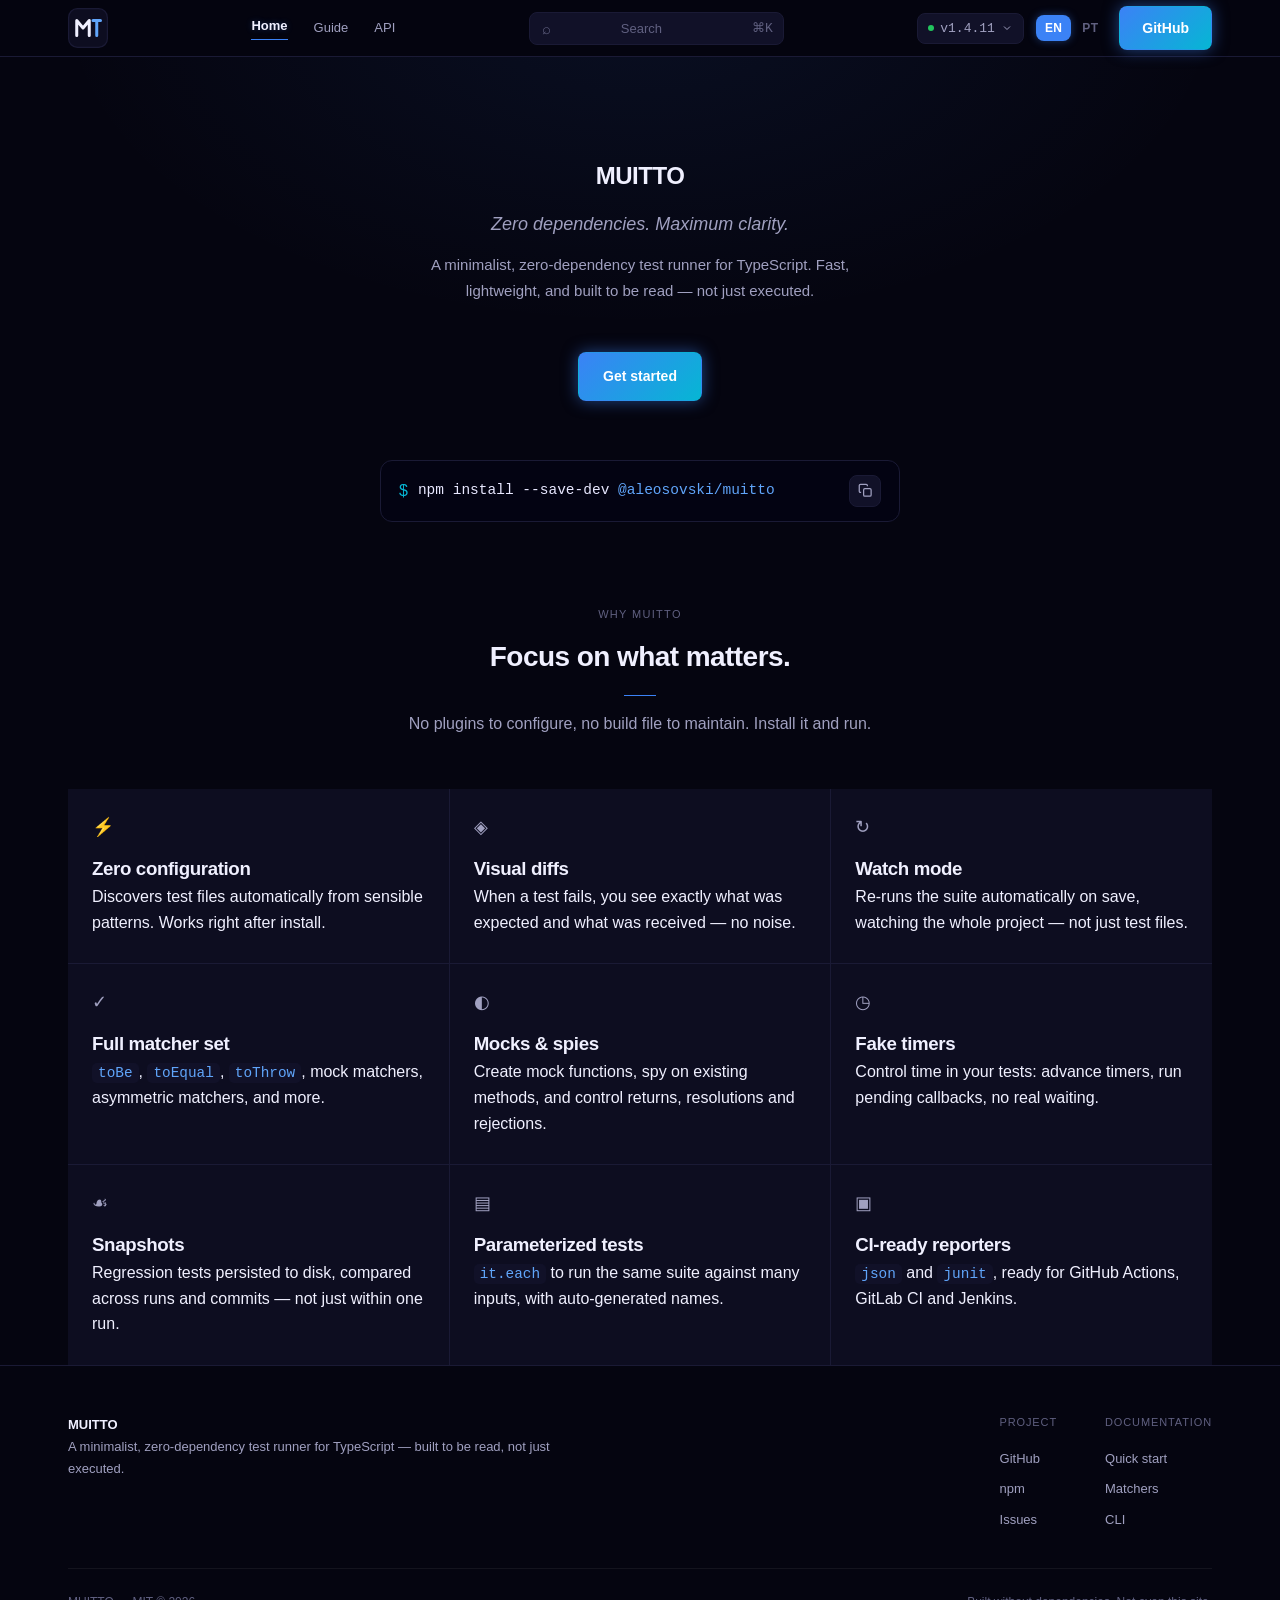
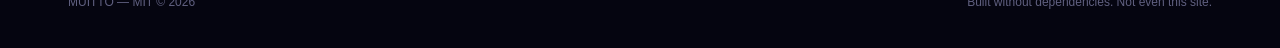
==== index.html @ d29d7e06 "first commit" ====
<!DOCTYPE html>
<html lang="en">
<head>
<meta charset="UTF-8">
<meta name="viewport" content="width=device-width, initial-scale=1.0">
<title id="pageTitle">MUITTO — a minimalist test runner for TypeScript</title>
<meta id="pageDesc" name="description" content="MUITTO is a minimalist, zero runtime-dependency test runner for TypeScript. Fast, lightweight, and built to be read — not just executed.">
<link rel="icon" href="data:image/svg+xml,<svg xmlns=%22http://www.w3.org/2000/svg%22 viewBox=%220 0 32 32%22 width=%2232%22 height=%2232%22><rect width=%2232%22 height=%2232%22 rx=%225%22 fill=%22%23050510%22/><rect width=%2232%22 height=%224%22 rx=%222%22 fill=%22%233b82f6%22/><rect width=%2232%22 height=%224%22 rx=%222%22 fill=%22none%22 stroke=%22%2360a5fa%22 stroke-width=%221%22 opacity=%220.6%22/><rect x=%220.5%22 y=%220.5%22 width=%2231%22 height=%2231%22 rx=%224.5%22 fill=%22none%22 stroke=%22%231a1a35%22 stroke-width=%221%22/><path d=%22M7 24 L7 12 L11 12 L14 17 L17 12 L19 12 L19 24%22 fill=%22none%22 stroke=%22%23f0f0ff%22 stroke-width=%222.2%22 stroke-linecap=%22round%22 stroke-linejoin=%22round%22/><path d=%22M21 14 L25 14 M23 14 L23 24%22 fill=%22none%22 stroke=%22%23a0a0c0%22 stroke-width=%222%22 stroke-linecap=%22round%22 stroke-linejoin=%22round%22/></svg>">
<link rel="stylesheet" href="css/main.css">
</head>
<body>

<header class="nav">
  <div class="nav__container">
    <a href="#top" class="nav__brand">
    <svg class="nav__brand-logo" viewBox="0 0 32 32" width="40" height="40" fill="none" aria-hidden="true" focusable="false">
        <rect x="0.5" y="0.5" width="31" height="31" rx="7" fill="#0d0d20" stroke="#1a1a35"/>
        <path d="M7 22 L7 10 L12 16 L17 10 L17 22" stroke="#f0f0ff" stroke-width="2.4" stroke-linecap="round" stroke-linejoin="round"/>
        <path d="M20 10 L26 10 M23 10 L23 22" stroke="#60a5fa" stroke-width="2.4" stroke-linecap="round" stroke-linejoin="round"/>
    </svg>
      <span></span>
    </a>
    <nav class="nav__links">
      <a href="#top" class="nav__link nav__link--active" data-i18n="nav.home">Home</a>
      <a href="about.html" class="nav__link" data-i18n="nav.about">Guide</a>
      <a href="api.html" class="nav__link" data-i18n="nav.api">API</a>
    </nav>
    <button class="nav__search" id="navSearch" aria-label="Search">
      <span class="nav__search-icon">⌕</span><span class="nav__search-label" data-i18n="nav.search">Search</span><kbd>⌘K</kbd>
    </button>
    <div class="nav__cta">
      <div class="releases" id="releases">
        <button class="releases__trigger" id="releasesTrigger" aria-haspopup="true" aria-expanded="false">
          <span class="releases__dot"></span>v1.4.11
          <svg viewBox="0 0 24 24" fill="none" stroke="currentColor" stroke-width="2" width="12" height="12"><path d="M6 9l6 6 6-6"/></svg>
        </button>
        <div class="releases__menu" id="releasesMenu">
          <span class="releases__label" data-i18n="nav.releases">Releases</span>
          <a class="releases__item releases__item--current" href="https://www.npmjs.com/package/@aleosovski/muitto/v/1.4.11" target="_blank" rel="noopener"><span>v1.4.11</span><span class="releases__tag" data-i18n="nav.latest">latest</span></a>
          <p class="releases__description" data-i18n="nav.releaseDesc">Config precedence, real pattern matching, disk-persisted snapshots, and watch mode fixes.</p>
          <a class="releases__changelog" href="https://github.com/AlexandreOsovski/muitto/blob/main/CHANGELOG.md" target="_blank" rel="noopener" data-i18n="nav.viewChangelog">View changelog →</a>
          <a class="releases__item" href="https://www.npmjs.com/package/@aleosovski/muitto/v/1.4.10" target="_blank" rel="noopener"><span>v1.4.10</span><span class="releases__date">Jul 20, 2026</span></a>
          <a class="releases__item" href="https://www.npmjs.com/package/@aleosovski/muitto/v/1.4.9" target="_blank" rel="noopener"><span>v1.4.9</span><span class="releases__date">Jul 20, 2026</span></a>
          <a class="releases__item" href="https://www.npmjs.com/package/@aleosovski/muitto/v/1.4.8" target="_blank" rel="noopener"><span>v1.4.8</span><span class="releases__date">Jul 20, 2026</span></a>
          <a class="releases__item" href="https://www.npmjs.com/package/@aleosovski/muitto/v/1.4.7" target="_blank" rel="noopener"><span>v1.4.7</span><span class="releases__date">Jul 20, 2026</span></a>
          <a class="releases__all" href="https://github.com/AlexandreOsovski/muitto/tags" target="_blank" rel="noopener" data-i18n="nav.allReleases">All releases →</a>
        </div>
      </div>
      <div class="language-switcher" role="group" aria-label="Language">
        <button data-lang-btn="en" class="language-switcher__option language-switcher__option--active">EN</button>
        <button data-lang-btn="pt" class="language-switcher__option">PT</button>
      </div>
      <a class="button button--primary" href="https://github.com/alexandreosovski/muitto">GitHub</a>
      <button class="nav__menu-toggle" id="menuToggle" aria-label="Menu" aria-expanded="false">
        <span class="nav__menu-toggle-bar"></span>
        <span class="nav__menu-toggle-bar"></span>
        <span class="nav__menu-toggle-bar"></span>
      </button>
    </div>
  </div>
</header>

<div class="nav__mobile-panel" id="mobilePanel" role="navigation" aria-label="Mobile navigation">
  <a href="#top" class="nav__mobile-link nav__mobile-link--active" data-i18n="nav.home">Home</a>
  <a href="about.html" class="nav__mobile-link" data-i18n="nav.about">Guide</a>
  <a href="api.html" class="nav__mobile-link" data-i18n="nav.api">API</a>
  <a href="https://github.com/alexandreosovski/muitto" class="nav__mobile-link">GitHub</a>
  <div class="nav__mobile-language" role="group" aria-label="Language">
    <button data-lang-btn="en" class="language-switcher__option language-switcher__option--active">EN</button>
    <button data-lang-btn="pt" class="language-switcher__option">PT</button>
  </div>
</div>

<main id="top">

  <!-- HERO -->
  <section class="hero">
    <div class="hero__container">
      <!--<span class="hero__badge" data-i18n="hero.badge">v1.4.11</span>-->
      <h1 data-i18n="hero.title">MUITTO</h1>
      <p class="hero__tagline" data-i18n="hero.tagline">Zero dependencies. Maximum clarity.</p>
      <p class="hero__lead" data-i18n="hero.lead">A minimalist, zero-dependency test runner for TypeScript. Fast, lightweight, and built to be read — not just executed.</p>

      <div class="hero__actions">
        <a href="about.html#guide" class="button button--primary button--large" data-i18n="hero.ctaPrimary">Get started</a>
        <!--<a href="https://github.com/alexandreosovski/muitto" class="button button--ghost button--large" data-i18n="hero.ctaSecondary">GitHub</a>-->
      </div>

      <div class="hero__install">
        <span class="hero__install-prompt">$</span>
        <code>npm install --save-dev <span class="hero__install-package">@aleosovski/muitto</span></code>
        <button class="copy-button" data-copy="npm install --save-dev @aleosovski/muitto" title="Copy">
          <svg viewBox="0 0 24 24" fill="none" stroke="currentColor" stroke-width="2"><rect x="9" y="9" width="12" height="12" rx="2"/><path d="M5 15H4a2 2 0 0 1-2-2V4a2 2 0 0 1 2-2h9a2 2 0 0 1 2 2v1"/></svg>
        </button>
      </div>
    </div>
  </section>

  <!-- FEATURES -->
  <section class="features" id="features">
    <div class="features__container">
      <div class="section-header">
        <span class="section-header__kicker" data-i18n="features.kicker">Why MUITTO</span>
        <h2 class="section-header__title" data-i18n="features.title">Focus on what matters.</h2>
        <p class="section-header__description" data-i18n="features.sub">No plugins to configure, no build file to maintain. Install it and run.</p>
      </div>
      <div class="features__grid">
        <div class="feature-card">
          <div class="feature-card__icon">⚡</div>
          <h3 data-i18n="features.f1.title">Zero configuration</h3>
          <p data-i18n="features.f1.desc">Discovers test files automatically from sensible patterns. Works right after install.</p>
        </div>
        <div class="feature-card">
          <div class="feature-card__icon">◈</div>
          <h3 data-i18n="features.f2.title">Visual diffs</h3>
          <p data-i18n="features.f2.desc">When a test fails, you see exactly what was expected and what was received — no noise.</p>
        </div>
        <div class="feature-card">
          <div class="feature-card__icon">↻</div>
          <h3 data-i18n="features.f3.title">Watch mode</h3>
          <p data-i18n="features.f3.desc">Re-runs the suite automatically on save, watching the whole project — not just test files.</p>
        </div>
        <div class="feature-card">
          <div class="feature-card__icon">✓</div>
          <h3 data-i18n="features.f4.title">Full matcher set</h3>
          <p data-i18n="features.f4.desc"><code>toBe</code>, <code>toEqual</code>, <code>toThrow</code>, mock matchers, asymmetric matchers, and more.</p>
        </div>
        <div class="feature-card">
          <div class="feature-card__icon">◐</div>
          <h3 data-i18n="features.f5.title">Mocks &amp; spies</h3>
          <p data-i18n="features.f5.desc">Create mock functions, spy on existing methods, and control returns, resolutions and rejections.</p>
        </div>
        <div class="feature-card">
          <div class="feature-card__icon">◷</div>
          <h3 data-i18n="features.f6.title">Fake timers</h3>
          <p data-i18n="features.f6.desc">Control time in your tests: advance timers, run pending callbacks, no real waiting.</p>
        </div>
        <div class="feature-card">
          <div class="feature-card__icon">☙</div>
          <h3 data-i18n="features.f7.title">Snapshots</h3>
          <p data-i18n="features.f7.desc">Regression tests persisted to disk, compared across runs and commits — not just within one run.</p>
        </div>
        <div class="feature-card">
          <div class="feature-card__icon">▤</div>
          <h3 data-i18n="features.f8.title">Parameterized tests</h3>
          <p data-i18n="features.f8.desc"><code>it.each</code> to run the same suite against many inputs, with auto-generated names.</p>
        </div>
        <div class="feature-card">
          <div class="feature-card__icon">▣</div>
          <h3 data-i18n="features.f9.title">CI-ready reporters</h3>
          <p data-i18n="features.f9.desc"><code>json</code> and <code>junit</code>, ready for GitHub Actions, GitLab CI and Jenkins.</p>
        </div>
      </div>
    </div>
  </section>


</main>

<footer>
  <div class="footer__container">
    <div class="footer__grid">
      <p class="footer__brand" data-i18n="footer.origin">
        <b>MUITTO</b><br>
        A minimalist, zero-dependency test runner for TypeScript — built to be read, not just executed.
      </p>
      <div class="footer__links">
        <div class="footer__column">
          <span class="footer__column-label" data-i18n="footer.project">Project</span>
          <a href="https://github.com/alexandreosovski/muitto">GitHub</a>
          <a href="https://www.npmjs.com/package/@aleosovski/muitto">npm</a>
          <a href="https://github.com/alexandreosovski/muitto/issues">Issues</a>
        </div>
        <div class="footer__column">
          <span class="footer__column-label" data-i18n="footer.docs">Documentation</span>
          <a href="about.html#guide" data-i18n="footer.quickstart">Quick start</a>
          <a href="api.html#matchers" data-i18n="footer.matchersLink">Matchers</a>
          <a href="api.html#cli" data-i18n="footer.cliLink">CLI</a>
        </div>
      </div>
    </div>
    <div class="footer__bottom">
      <span>MUITTO — MIT © 2026</span>
      <span data-i18n="footer.tagline">Built without dependencies. Not even this site.</span>
    </div>
  </div>
</footer>

<div class="search" id="searchOverlay">
  <div class="search__panel">
    <input id="searchInput" type="text" placeholder="Search docs..." data-i18n-placeholder="nav.searchPlaceholder" autocomplete="off">
    <div class="search__results" id="searchResults"></div>
  </div>
</div>

<script src="js/data/home.i18n.js"></script>
<script src="js/i18n.js"></script>
<script src="js/navigation.js"></script>
<script src="js/search.js"></script>
<script src="js/utils.js"></script>
<script src="js/main.js"></script>

</body>
</html>
---- css/main.css ----
/* ==========================================================================
   MUITTO — main stylesheet
   Imports every module in cascade order: base -> layout -> components -> utilities.
   Loaded on all three pages (index.html, about.html, api.html); component files
   that don't apply to a given page (e.g. docs.css on the home page) are simply unused.
   ========================================================================== */

/* Base */
@import 'base/reset.css';
@import 'base/variables.css';
@import 'base/typography.css';

/* Layout */
@import 'layout/container.css';
@import 'layout/grid.css';

/* Components */
@import 'components/nav.css';
@import 'components/releases.css';
@import 'components/search.css';
@import 'components/language-switcher.css';
@import 'components/button.css';
@import 'components/copy-button.css';
@import 'components/hero.css';
@import 'components/section-header.css';
@import 'components/features.css';
@import 'components/guide.css';
@import 'components/docs.css';
@import 'components/sidebar.css';
@import 'components/toc.css';
@import 'components/callout.css';
@import 'components/table.css';
@import 'components/code-block.css';
@import 'components/playground.css';
@import 'components/footer.css';

/* Utilities */
@import 'utilities/helpers.css';
@import 'utilities/animations.css';

/* Responsive (must come last so breakpoint overrides win) */
@import 'layout/responsive.css';
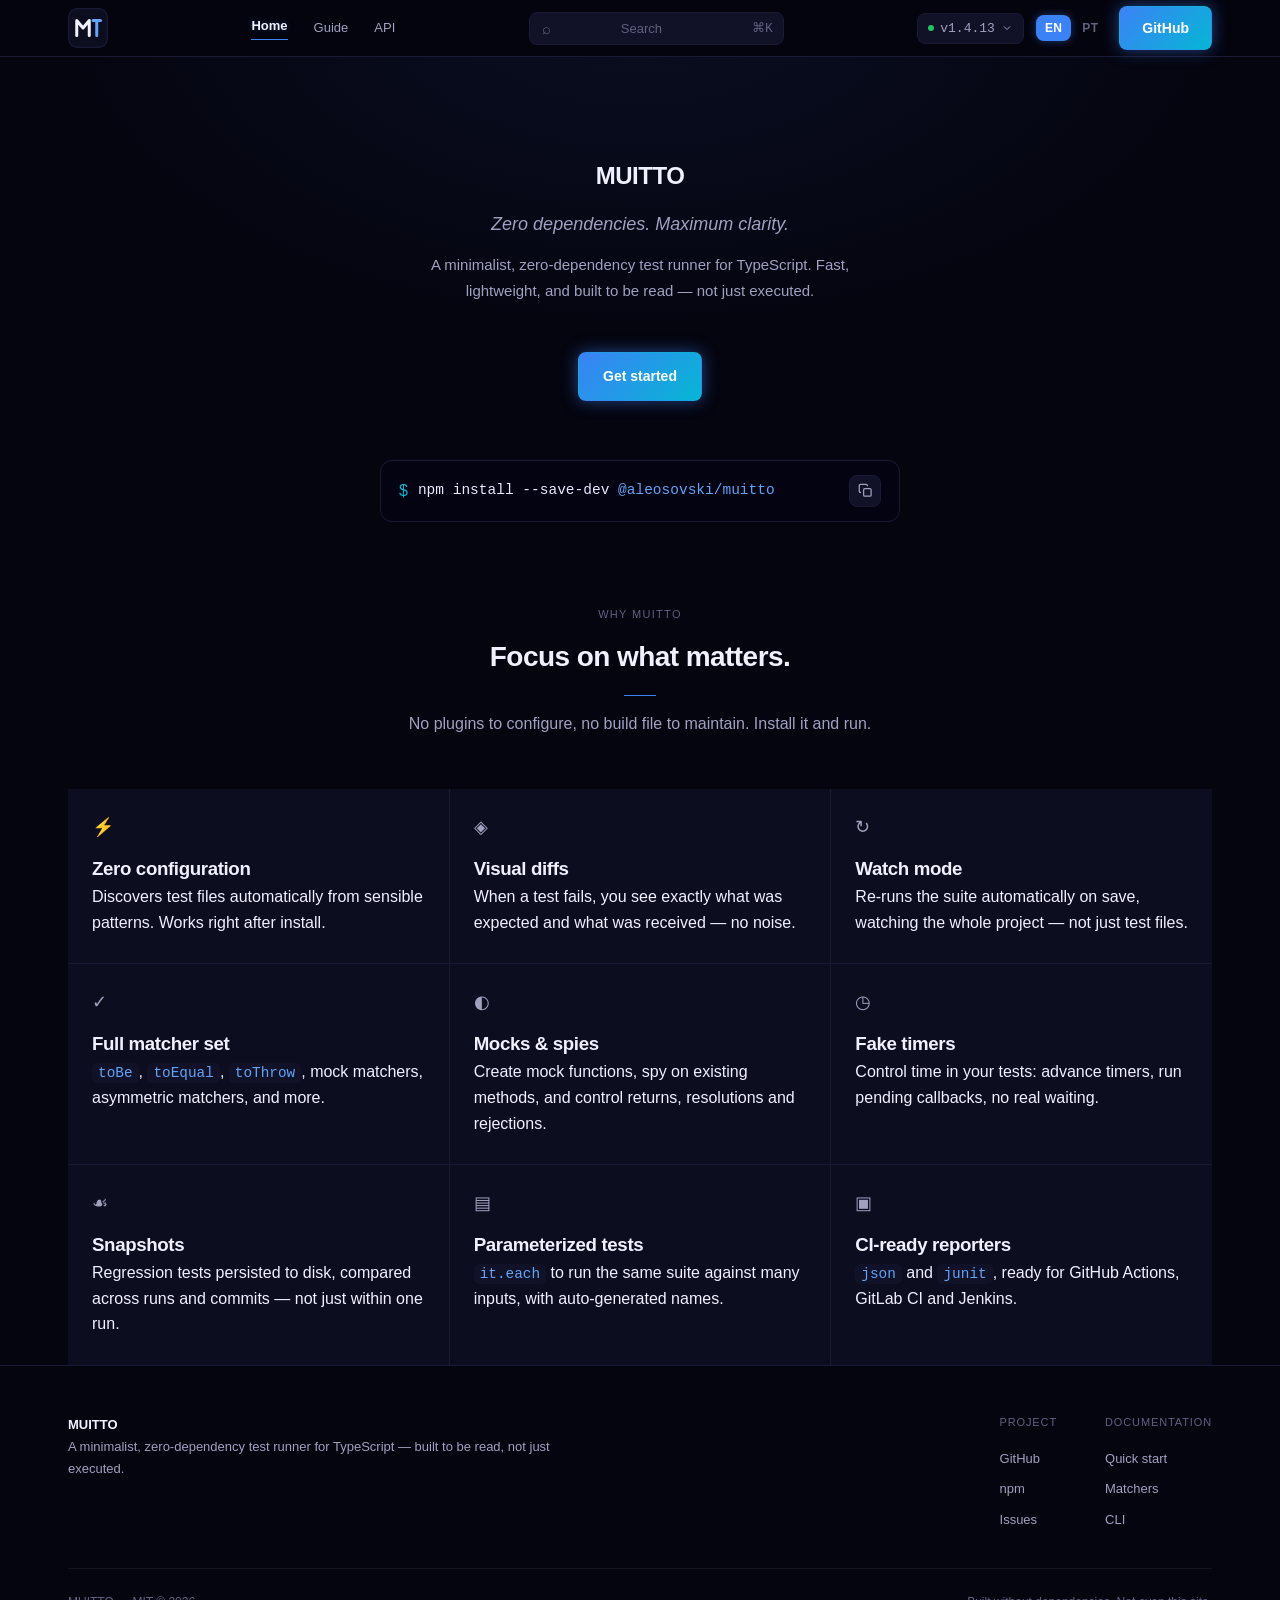
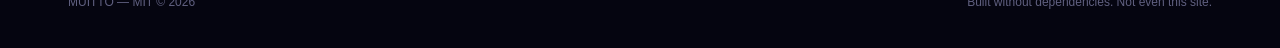
==== commit ededea0f: "style: ajustes de estilo e traducao" ====
--- a/index.html
+++ b/index.html
@@ -31,18 +31,18 @@
     <div class="nav__cta">
       <div class="releases" id="releases">
         <button class="releases__trigger" id="releasesTrigger" aria-haspopup="true" aria-expanded="false">
-          <span class="releases__dot"></span>v1.4.11
+          <span class="releases__dot"></span>v1.4.13
           <svg viewBox="0 0 24 24" fill="none" stroke="currentColor" stroke-width="2" width="12" height="12"><path d="M6 9l6 6 6-6"/></svg>
         </button>
         <div class="releases__menu" id="releasesMenu">
           <span class="releases__label" data-i18n="nav.releases">Releases</span>
-          <a class="releases__item releases__item--current" href="https://www.npmjs.com/package/@aleosovski/muitto/v/1.4.11" target="_blank" rel="noopener"><span>v1.4.11</span><span class="releases__tag" data-i18n="nav.latest">latest</span></a>
-          <p class="releases__description" data-i18n="nav.releaseDesc">Config precedence, real pattern matching, disk-persisted snapshots, and watch mode fixes.</p>
+          <a class="releases__item releases__item--current" href="https://www.npmjs.com/package/@aleosovski/muitto/v/1.4.13" target="_blank" rel="noopener"><span>v1.4.13</span><span class="releases__tag" data-i18n="nav.latest">latest</span></a>
+          <p class="releases__description" data-i18n="nav.releaseDesc">Latest patch release.</p>
           <a class="releases__changelog" href="https://github.com/AlexandreOsovski/muitto/blob/main/CHANGELOG.md" target="_blank" rel="noopener" data-i18n="nav.viewChangelog">View changelog →</a>
+          <a class="releases__item" href="https://www.npmjs.com/package/@aleosovski/muitto/v/1.4.11" target="_blank" rel="noopener"><span>v1.4.11</span><span class="releases__date">Aug 1, 2026</span></a>
           <a class="releases__item" href="https://www.npmjs.com/package/@aleosovski/muitto/v/1.4.10" target="_blank" rel="noopener"><span>v1.4.10</span><span class="releases__date">Jul 20, 2026</span></a>
           <a class="releases__item" href="https://www.npmjs.com/package/@aleosovski/muitto/v/1.4.9" target="_blank" rel="noopener"><span>v1.4.9</span><span class="releases__date">Jul 20, 2026</span></a>
           <a class="releases__item" href="https://www.npmjs.com/package/@aleosovski/muitto/v/1.4.8" target="_blank" rel="noopener"><span>v1.4.8</span><span class="releases__date">Jul 20, 2026</span></a>
-          <a class="releases__item" href="https://www.npmjs.com/package/@aleosovski/muitto/v/1.4.7" target="_blank" rel="noopener"><span>v1.4.7</span><span class="releases__date">Jul 20, 2026</span></a>
           <a class="releases__all" href="https://github.com/AlexandreOsovski/muitto/tags" target="_blank" rel="noopener" data-i18n="nav.allReleases">All releases →</a>
         </div>
       </div>
@@ -76,7 +76,7 @@
   <!-- HERO -->
   <section class="hero">
     <div class="hero__container">
-      <!--<span class="hero__badge" data-i18n="hero.badge">v1.4.11</span>-->
+      <!--<span class="hero__badge" data-i18n="hero.badge">v1.4.13</span>-->
       <h1 data-i18n="hero.title">MUITTO</h1>
       <p class="hero__tagline" data-i18n="hero.tagline">Zero dependencies. Maximum clarity.</p>
       <p class="hero__lead" data-i18n="hero.lead">A minimalist, zero-dependency test runner for TypeScript. Fast, lightweight, and built to be read — not just executed.</p>
